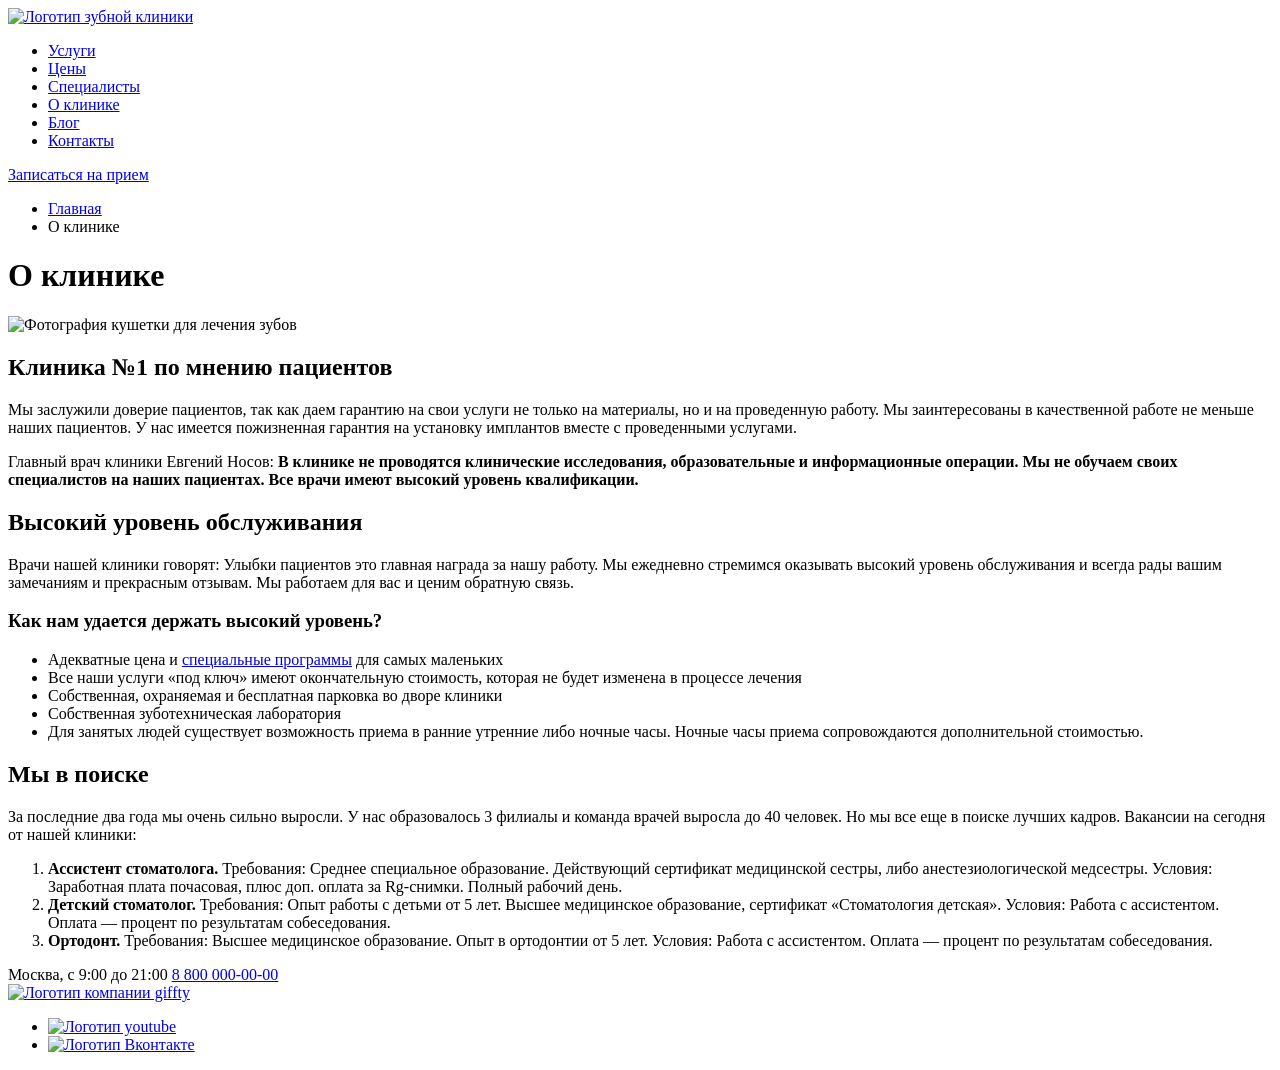
==== index.html @ 46ddc6f0 "first commit" ====
<!DOCTYPE html>
<html lang="ru">

<head>
  <meta charset="UTF-8">
  <meta name="viewport" content="width=device-width, initial-scale=1.0">
  <meta http-equiv="X-UA-Compatible" content="ie=edge">
  <link rel="preconnect" href="https://fonts.googleapis.com">
  <link rel="preconnect" href="https://fonts.gstatic.com" crossorigin>
  <link href="https://fonts.googleapis.com/css2?family=Nunito+Sans:opsz,wght@6..12,400;6..12,500;6..12,600;6..12,700&display=swap" rel="stylesheet">
  <title>О Клинике - healthyTeeeeth</title>
</head>

<body>
  <header class="header">
    <div class="container">
      <div class="header__content">
        <a class="header__logo-link" href="index.html">
          <img class="header__logo" src="https://svgshare.com/i/yws.svg" height="60" width="120" alt="Логотип зубной клиники">
        </a>
        <nav class="header__nav">
          <ul class="header__list">
            <li class="header__item">
              <a class="header__link" href="#">Услуги</a>
            </li>
            <li class="header__item">
              <a class="header__link" href="#">Цены</a>
            </li>
            <li class="header__item">
              <a class="header__link" href="#">Специалисты</a>
            </li>
            <li class="header__item">
              <a class="header__link" href="#">О клинике</a>
            </li>
            <li class="header__item">
              <a class="header__link" href="#">Блог</a>
            </li>
            <li class="header__item">
              <a class="header__link" href="#">Контакты</a>
            </li>
          </ul>
        </nav>
        <a href="#" class="header__signup">Записаться на прием</a>
      </div>
    </div>
  </header>
  <main>
    <div class="breadcrumbs">
      <div class="container">
        <ul class="breadcrumbs__list">
          <li class="breadcrumbs__item">
            <a class="breadcrumbs__link" href="#">Главная</a>
          </li>
          <li class="breadcrumbs__item">
            <span class="breadcrumbs__link">О клинике</span>
          </li>
        </ul>
      </div>
    </div>
    <div class="container">
      <div class="text-block">
        <h1>О клинике</h1>
        <img src="https://lychee.skillbox.cc/uploads/original/60/b3/a72de70d9e1e7f400e7c96895a93.png" height="420" width="1020" alt="Фотография кушетки для лечения зубов">
        <h2>Клиника №1 по мнению пациентов</h2>
        <p>Мы&nbsp;заслужили доверие пациентов, так как даем гарантию на&nbsp;свои услуги не&nbsp;только на&nbsp;материалы, но&nbsp;и&nbsp;на&nbsp;проведенную работу. Мы&nbsp;заинтересованы в&nbsp;качественной работе не&nbsp;меньше наших пациентов. У&nbsp;нас имеется пожизненная гарантия на&nbsp;установку имплантов вместе с&nbsp;проведенными услугами.</p>
        <p>Главный врач клиники Евгений Носов: <b>В&nbsp;клинике не&nbsp;проводятся клинические исследования, образовательные и&nbsp;информационные операции. Мы&nbsp;не&nbsp;обучаем своих специалистов на&nbsp;наших пациентах. Все врачи имеют высокий уровень квалификации.</b></p>
        <h2>Высокий уровень обслуживания</h2>
        <p>Врачи нашей клиники говорят: Улыбки пациентов это главная награда за&nbsp;нашу работу. Мы&nbsp;ежедневно стремимся оказывать высокий уровень обслуживания и&nbsp;всегда рады вашим замечаниям и&nbsp;прекрасным отзывам. Мы&nbsp;работаем для вас и&nbsp;ценим обратную связь.</p>
        <h3>Как нам удается держать высокий уровень?</h3>
        <ul>
          <li>Адекватные цена и&nbsp;<a href="#">специальные программы</a> для самых маленьких</li>
          <li>Все наши услуги &laquo;под ключ&raquo; имеют окончательную стоимость, которая не&nbsp;будет изменена в&nbsp;процессе лечения</li>
          <li>Собственная, охраняемая и&nbsp;бесплатная парковка во&nbsp;дворе клиники</li>
          <li>Собственная зуботехническая лаборатория</li>
          <li>Для занятых людей существует возможность приема в&nbsp;ранние утренние либо ночные часы. Ночные часы приема сопровождаются дополнительной стоимостью.</li>
        </ul>
        <h2>Мы в поиске</h2>
        <p>За&nbsp;последние два года мы&nbsp;очень сильно выросли. У&nbsp;нас образовалось 3&nbsp;филиалы и&nbsp;команда врачей выросла до&nbsp;40&nbsp;человек. Но&nbsp;мы&nbsp;все еще в&nbsp;поиске лучших кадров. Вакансии на&nbsp;сегодня от&nbsp;нашей клиники:</p>
        <ol>
          <li><b>Ассистент стоматолога.</b> Требования: Среднее специальное образование. Действующий сертификат медицинской сестры, либо анестезиологической медсестры. Условия: Заработная плата почасовая, плюс доп. оплата за&nbsp;Rg-снимки. Полный рабочий день.</li>
          <li><b>Детский стоматолог.</b> Требования: Опыт работы с&nbsp;детьми от&nbsp;5&nbsp;лет. Высшее медицинское образование, сертификат &laquo;Стоматология детская&raquo;. Условия: Работа с&nbsp;ассистентом. Оплата&nbsp;&mdash; процент по&nbsp;результатам собеседования.</li>
          <li><b>Ортодонт.</b> Требования: Высшее медицинское образование. Опыт в&nbsp;ортодонтии от&nbsp;5&nbsp;лет. Условия: Работа с&nbsp;ассистентом. Оплата&nbsp;&mdash; процент по&nbsp;результатам собеседования.</li>
        </ol>
      </div>
    </div>
  </main>
  <footer class="footer">
    <div class="container">
      <div class="footer__content">
        <div class="footer__contact">
          <span class="footer__contact-name">Москва, с 9:00 до 21:00</span>
          <a class="footer__contact-phone" href="tel:88000000000">8 800 000-00-00</a>
        </div>
        <div class="footer__inner">
          <a class="footer__logo-link" href="index.html">
            <img class="footer__logo" src="https://svgshare.com/i/yzy.svg" height="60" width="120" alt="Логотип компании giffty">
          </a>
        </div>
        <ul class="footer__social">
          <li class="footer__social-item">
            <a class="footer__social-link" href="#" aria-label="Ссылка на YouTube">
              <img class="footer__social-icon" src="https://svgshare.com/i/z0Q.svg" height="20" width="20" alt="Логотип youtube">
            </a>
          </li>
          <li class="footer__social-item">
            <a class="footer__social-link" href="#" aria-label="Ссылка на Вконтакте">
              <img class="footer__social-icon" src="https://svgshare.com/i/z0H.svg" height="20" width="20" alt="Логотип Вконтакте">
            </a>
          </li>
        </ul>
      </div>
    </div>
  </footer>
</body>

</html>
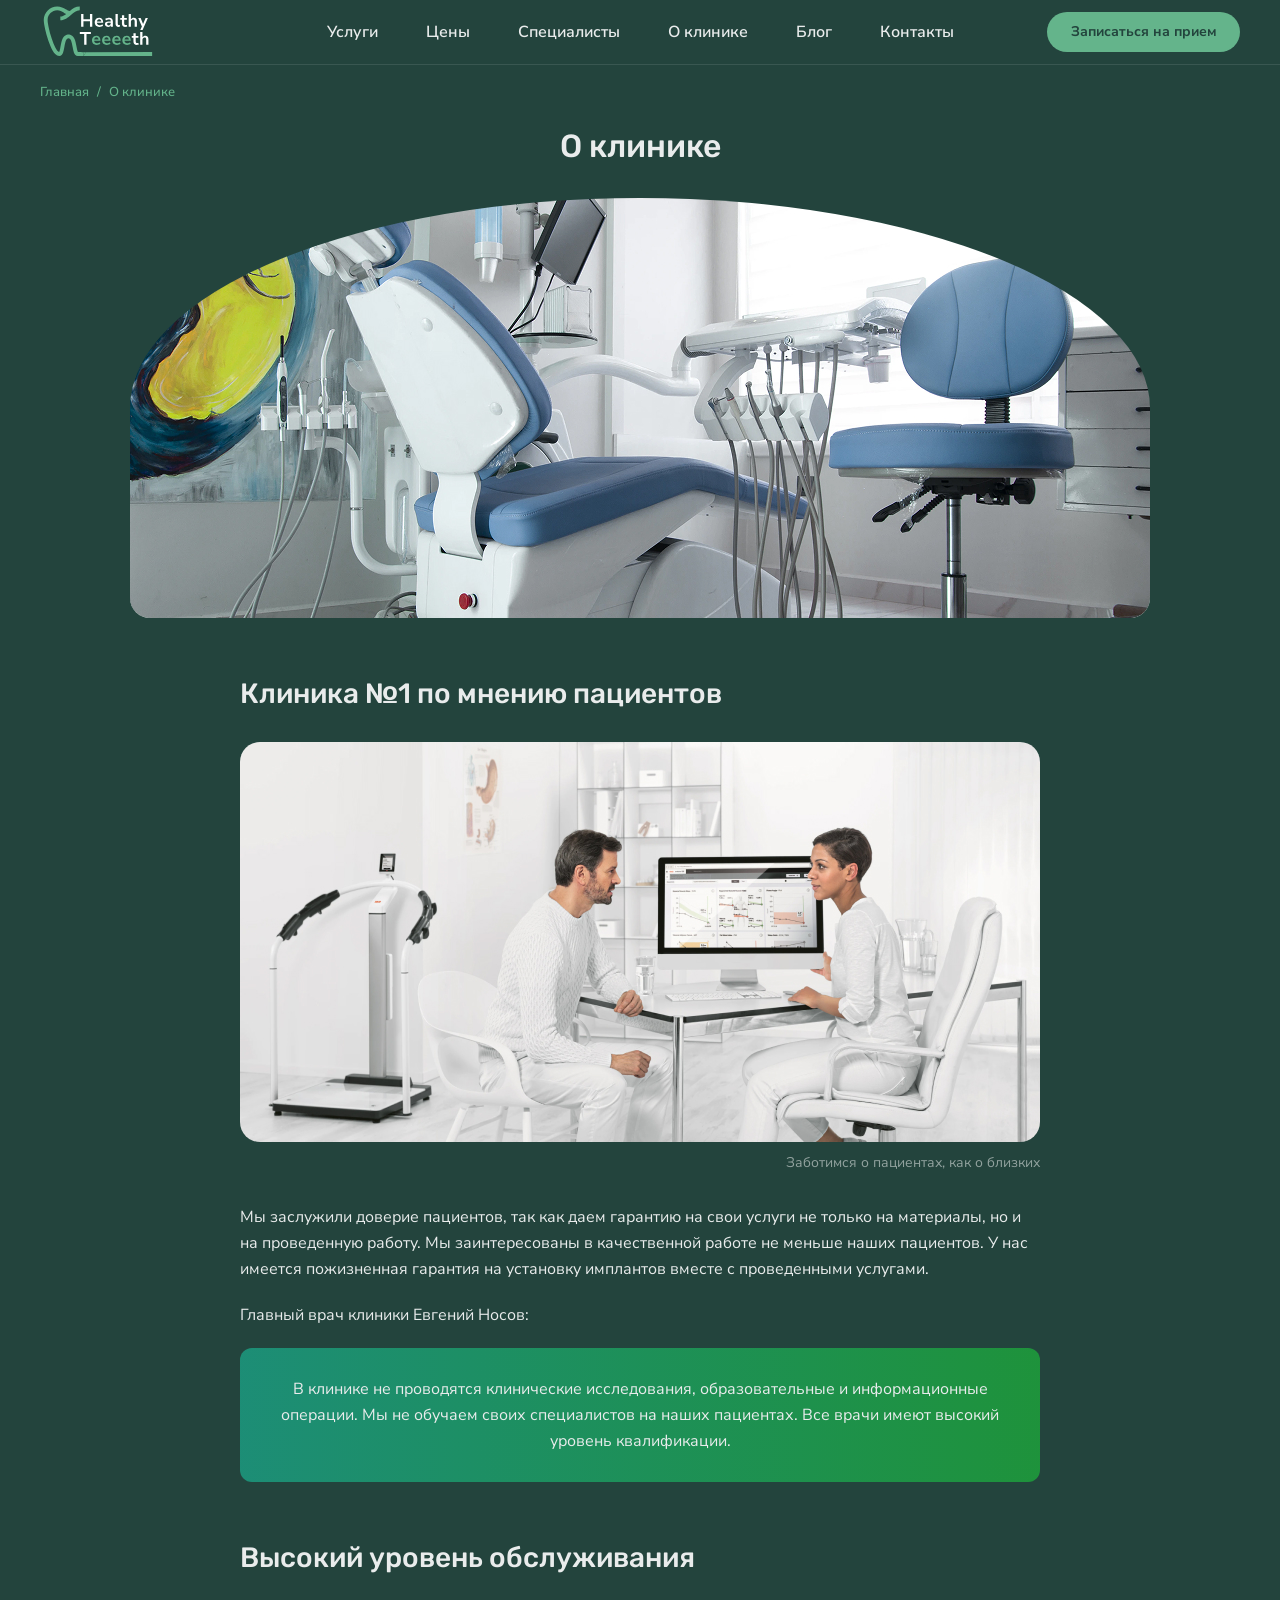
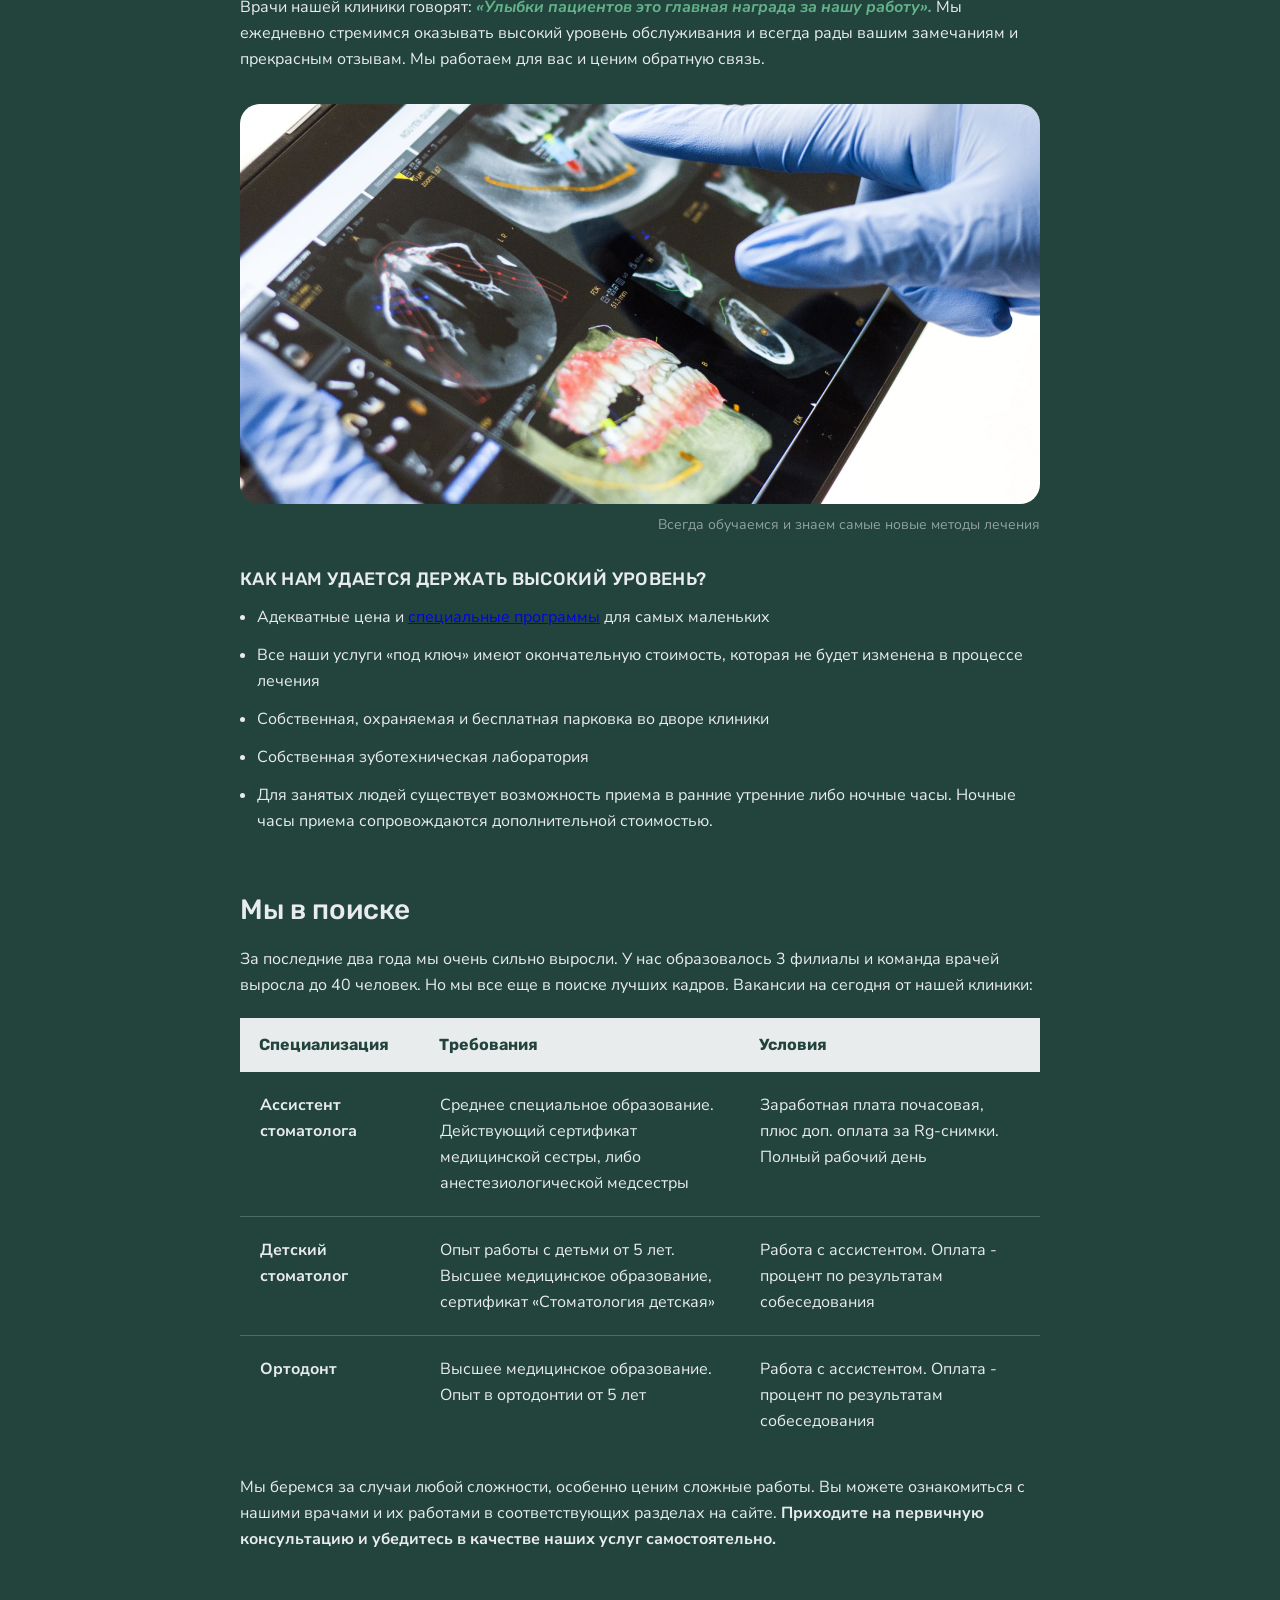
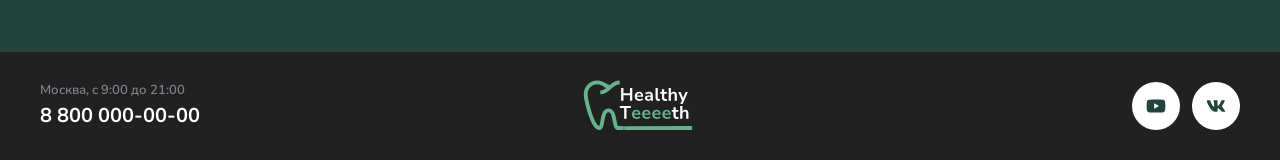
==== commit 197c1844: "change to scss and improvement" ====
--- a/index.html
+++ b/index.html
@@ -7,7 +7,10 @@
   <meta http-equiv="X-UA-Compatible" content="ie=edge">
   <link rel="preconnect" href="https://fonts.googleapis.com">
   <link rel="preconnect" href="https://fonts.gstatic.com" crossorigin>
-  <link href="https://fonts.googleapis.com/css2?family=Nunito+Sans:opsz,wght@6..12,400;6..12,500;6..12,600;6..12,700&display=swap" rel="stylesheet">
+  <link
+    href="https://fonts.googleapis.com/css2?family=Nunito+Sans:opsz,wght@6..12,400;6..12,500;6..12,600;6..12,700&family=Rubik:ital,wght@0,300..900;1,300..900&display=swap"
+    rel="stylesheet">
+  <link rel="stylesheet" href="style.css">
   <title>О Клинике - healthyTeeeeth</title>
 </head>
 
@@ -16,7 +19,9 @@
     <div class="container">
       <div class="header__content">
         <a class="header__logo-link" href="index.html">
-          <img class="header__logo" src="https://svgshare.com/i/yws.svg" height="60" width="120" alt="Логотип зубной клиники">
+          <svg class="header__logo" width="120" height="60" aria-hidden="true">
+            <use href="images/sprite.svg#logo"></use>
+          </svg>
         </a>
         <nav class="header__nav">
           <ul class="header__list">
@@ -59,28 +64,100 @@
     </div>
     <div class="container">
       <div class="text-block">
-        <h1>О клинике</h1>
-        <img src="https://lychee.skillbox.cc/uploads/original/60/b3/a72de70d9e1e7f400e7c96895a93.png" height="420" width="1020" alt="Фотография кушетки для лечения зубов">
-        <h2>Клиника №1 по мнению пациентов</h2>
-        <p>Мы&nbsp;заслужили доверие пациентов, так как даем гарантию на&nbsp;свои услуги не&nbsp;только на&nbsp;материалы, но&nbsp;и&nbsp;на&nbsp;проведенную работу. Мы&nbsp;заинтересованы в&nbsp;качественной работе не&nbsp;меньше наших пациентов. У&nbsp;нас имеется пожизненная гарантия на&nbsp;установку имплантов вместе с&nbsp;проведенными услугами.</p>
-        <p>Главный врач клиники Евгений Носов: <b>В&nbsp;клинике не&nbsp;проводятся клинические исследования, образовательные и&nbsp;информационные операции. Мы&nbsp;не&nbsp;обучаем своих специалистов на&nbsp;наших пациентах. Все врачи имеют высокий уровень квалификации.</b></p>
-        <h2>Высокий уровень обслуживания</h2>
-        <p>Врачи нашей клиники говорят: Улыбки пациентов это главная награда за&nbsp;нашу работу. Мы&nbsp;ежедневно стремимся оказывать высокий уровень обслуживания и&nbsp;всегда рады вашим замечаниям и&nbsp;прекрасным отзывам. Мы&nbsp;работаем для вас и&nbsp;ценим обратную связь.</p>
-        <h3>Как нам удается держать высокий уровень?</h3>
-        <ul>
-          <li>Адекватные цена и&nbsp;<a href="#">специальные программы</a> для самых маленьких</li>
-          <li>Все наши услуги &laquo;под ключ&raquo; имеют окончательную стоимость, которая не&nbsp;будет изменена в&nbsp;процессе лечения</li>
-          <li>Собственная, охраняемая и&nbsp;бесплатная парковка во&nbsp;дворе клиники</li>
-          <li>Собственная зуботехническая лаборатория</li>
-          <li>Для занятых людей существует возможность приема в&nbsp;ранние утренние либо ночные часы. Ночные часы приема сопровождаются дополнительной стоимостью.</li>
+        <h1 class="text-block__title">О клинике</h1>
+        <img class="text-block__image text-block__image--main" src="images/office.jpg" height="420" width="1020"
+          alt="Фотография кушетки для лечения зубов">
+
+        <h2 class="text-block__subtitle">Клиника №1 по мнению пациентов</h2>
+
+        <figure class="text-block__figure">
+          <img class="text-block__image" src="images/client-service.jpg" height="400" width="800"
+            alt="Консультация пациента">
+          <figcaption class="text-block__caption">Заботимся о пациентах, как о близких</figcaption>
+        </figure>
+
+        <p class="text-block__text">Мы заслужили доверие пациентов, так как даем гарантию на свои услуги не только на
+          материалы, но и на
+          проведенную работу. Мы заинтересованы в качественной работе не меньше наших пациентов. У нас имеется
+          пожизненная гарантия на установку имплантов вместе с проведенными услугами.</p>
+
+        <p class="text-block__text">Главный врач клиники Евгений Носов:</p>
+
+        <div class="text-block__quote">
+          <p class="text-block__text">В клинике не проводятся клинические исследования, образовательные и информационные
+            операции. Мы не обучаем
+            своих специалистов на наших пациентах. Все врачи имеют высокий уровень квалификации.</p>
+        </div>
+
+        <h2 class="text-block__subtitle">Высокий уровень обслуживания</h2>
+
+        <p class="text-block__text">Врачи нашей клиники говорят: <span class="text-block__highlight">«Улыбки пациентов
+            это главная награда за
+            нашу работу».</span> Мы ежедневно стремимся оказывать высокий уровень обслуживания и всегда рады вашим
+          замечаниям и прекрасным отзывам. Мы работаем для вас и ценим обратную связь.</p>
+
+        <figure class="text-block__figure">
+          <img class="text-block__image" src="images/research.jpg" height="400" width="800"
+            alt="Исследования и диагностика">
+          <figcaption class="text-block__caption">Всегда обучаемся и знаем самые новые методы лечения</figcaption>
+        </figure>
+
+        <h3 class="text-block__subtitle text-block__subtitle--small">КАК НАМ УДАЕТСЯ ДЕРЖАТЬ ВЫСОКИЙ УРОВЕНЬ?</h3>
+
+        <ul class="text-block__list">
+          <li class="text-block__item">Адекватные цена и <a href="#">специальные программы</a> для самых маленьких</li>
+          <li class="text-block__item">Все наши услуги «под ключ» имеют окончательную стоимость, которая не будет
+            изменена в процессе лечения
+          </li>
+          <li class="text-block__item">Собственная, охраняемая и бесплатная парковка во дворе клиники</li>
+          <li class="text-block__item">Собственная зуботехническая лаборатория</li>
+          <li class="text-block__item">Для занятых людей существует возможность приема в ранние утренние либо ночные
+            часы. Ночные часы приема
+            сопровождаются дополнительной стоимостью.</li>
         </ul>
-        <h2>Мы в поиске</h2>
-        <p>За&nbsp;последние два года мы&nbsp;очень сильно выросли. У&nbsp;нас образовалось 3&nbsp;филиалы и&nbsp;команда врачей выросла до&nbsp;40&nbsp;человек. Но&nbsp;мы&nbsp;все еще в&nbsp;поиске лучших кадров. Вакансии на&nbsp;сегодня от&nbsp;нашей клиники:</p>
-        <ol>
-          <li><b>Ассистент стоматолога.</b> Требования: Среднее специальное образование. Действующий сертификат медицинской сестры, либо анестезиологической медсестры. Условия: Заработная плата почасовая, плюс доп. оплата за&nbsp;Rg-снимки. Полный рабочий день.</li>
-          <li><b>Детский стоматолог.</b> Требования: Опыт работы с&nbsp;детьми от&nbsp;5&nbsp;лет. Высшее медицинское образование, сертификат &laquo;Стоматология детская&raquo;. Условия: Работа с&nbsp;ассистентом. Оплата&nbsp;&mdash; процент по&nbsp;результатам собеседования.</li>
-          <li><b>Ортодонт.</b> Требования: Высшее медицинское образование. Опыт в&nbsp;ортодонтии от&nbsp;5&nbsp;лет. Условия: Работа с&nbsp;ассистентом. Оплата&nbsp;&mdash; процент по&nbsp;результатам собеседования.</li>
-        </ol>
+
+        <h2 class="text-block__subtitle">Мы в поиске</h2>
+
+        <p class="text-block__text">За последние два года мы очень сильно выросли. У нас образовалось 3 филиалы и
+          команда врачей выросла до 40
+          человек. Но мы все еще в поиске лучших кадров. Вакансии на сегодня от нашей клиники:</p>
+
+        <table class="text-block__table">
+          <thead>
+            <tr class="text-block__table-row">
+              <th class="text-block__table-header">Специализация</th>
+              <th class="text-block__table-header">Требования</th>
+              <th class="text-block__table-header">Условия</th>
+            </tr>
+          </thead>
+          <tbody>
+            <tr class="text-block__table-row">
+              <td class="text-block__table-cell"><b>Ассистент стоматолога</b></td>
+              <td class="text-block__table-cell">Среднее специальное образование. Действующий сертификат медицинской
+                сестры, либо анестезиологической медсестры</td>
+              <td class="text-block__table-cell">Заработная плата почасовая, плюс доп. оплата за Rg-снимки. Полный
+                рабочий день</td>
+            </tr>
+            <tr class="text-block__table-row">
+              <td class="text-block__table-cell"><b>Детский стоматолог</b></td>
+              <td class="text-block__table-cell">Опыт работы с детьми от 5 лет. Высшее медицинское образование,
+                сертификат «Стоматология детская»</td>
+              <td class="text-block__table-cell">Работа с ассистентом. Оплата - процент по результатам собеседования
+              </td>
+            </tr>
+            <tr class="text-block__table-row">
+              <td class="text-block__table-cell"><b>Ортодонт</b></td>
+              <td class="text-block__table-cell">Высшее медицинское образование. Опыт в ортодонтии от 5 лет</td>
+              <td class="text-block__table-cell">Работа с ассистентом. Оплата - процент по результатам собеседования
+              </td>
+            </tr>
+          </tbody>
+        </table>
+
+        <p class="text-block__text">Мы беремся за случаи любой сложности, особенно ценим сложные работы. Вы можете
+          ознакомиться с нашими врачами
+          и их работами в соответствующих разделах на сайте. <b>Приходите на первичную консультацию и убедитесь в
+            качестве наших услуг самостоятельно.</b></p>
       </div>
     </div>
   </main>
@@ -93,18 +170,24 @@
         </div>
         <div class="footer__inner">
           <a class="footer__logo-link" href="index.html">
-            <img class="footer__logo" src="https://svgshare.com/i/yzy.svg" height="60" width="120" alt="Логотип компании giffty">
+            <svg class="footer__logo" width="120" height="60" aria-hidden="true">
+              <use href="images/sprite.svg#logo"></use>
+            </svg>
           </a>
         </div>
         <ul class="footer__social">
           <li class="footer__social-item">
             <a class="footer__social-link" href="#" aria-label="Ссылка на YouTube">
-              <img class="footer__social-icon" src="https://svgshare.com/i/z0Q.svg" height="20" width="20" alt="Логотип youtube">
+              <svg width="20" height="20" aria-hidden="true">
+                <use href="images/sprite.svg#youtube-logo"></use>
+              </svg>
             </a>
           </li>
           <li class="footer__social-item">
             <a class="footer__social-link" href="#" aria-label="Ссылка на Вконтакте">
-              <img class="footer__social-icon" src="https://svgshare.com/i/z0H.svg" height="20" width="20" alt="Логотип Вконтакте">
+              <svg width="20" height="20" aria-hidden="true">
+                <use href="images/sprite.svg#vk-logo"></use>
+              </svg>
             </a>
           </li>
         </ul>
@@ -113,4 +196,4 @@
   </footer>
 </body>
 
-</html>
+</html>
--- a/style.css
+++ b/style.css
@@ -0,0 +1,328 @@
+* {
+  box-sizing: border-box;
+}
+
+body {
+  background-color: #23443d;
+  margin: 0;
+  min-width: 1260px;
+  padding: 0;
+}
+
+img {
+  display: block;
+  height: auto;
+  max-width: 100%;
+  object-fit: cover;
+}
+
+body {
+  font-family: "Rubik", sans-serif, "Nunito Sans", sans-serif, "Arial", sans-serif;
+  font-weight: 400;
+  color: #e9ecec;
+}
+
+.container {
+  width: 100%;
+  max-width: 1280px;
+  margin: 0 auto;
+  padding: 0 40px;
+}
+
+.header {
+  font-family: "Nunito Sans", sans-serif;
+  background-color: #23443d;
+  padding: 2px 0;
+  border-bottom: 1px solid rgba(255, 255, 255, 0.1);
+}
+.header__content {
+  align-items: center;
+  display: grid;
+  grid-template-columns: 193px 1fr 193px;
+}
+.header__logo-link {
+  display: flex;
+}
+.header__logo {
+  height: 60px;
+  width: 120px;
+}
+.header__list {
+  display: flex;
+  justify-content: center;
+  list-style: none;
+  margin: 0;
+  padding: 0 15px;
+}
+.header__item:not(:last-child) {
+  margin: 0 48px 0 0;
+}
+.header__link {
+  color: #e9ecec;
+  display: flex;
+  font-size: 16px;
+  line-height: 24px;
+  font-weight: 600;
+  text-decoration: none;
+}
+.header__signup {
+  color: #23443d;
+  background-color: #64b48b;
+  border-radius: 60px;
+  padding: 12px;
+  text-align: center;
+  font-size: 14px;
+  line-height: 16px;
+  font-weight: 700;
+  text-decoration: none;
+}
+
+.breadcrumbs {
+  font-family: "Nunito Sans", sans-serif;
+  padding: 15px 0 0;
+  margin: 0 0 24px 0;
+}
+.breadcrumbs__list {
+  margin: 0;
+  padding: 0;
+  list-style: none;
+  display: flex;
+  align-items: center;
+}
+.breadcrumbs__item:not(:last-child) {
+  margin: 0 20px 0 0;
+}
+.breadcrumbs__link {
+  font-size: 13px;
+  line-height: 16px;
+  color: #64b48b;
+  font-weight: 500;
+  position: relative;
+  text-decoration: none;
+}
+.breadcrumbs__link:not(span) {
+  color: #64b48b;
+}
+.breadcrumbs__link:not(span)::after {
+  content: "/";
+  color: #64b48b;
+  position: absolute;
+  top: 50%;
+  transform: translateY(-50%);
+  right: -12px;
+}
+
+.text-block {
+  padding: 0 0 80px;
+  color: #e9ecec;
+}
+.text-block__title {
+  font-family: "Rubik", sans-serif;
+  font-weight: 500;
+  font-size: 32px;
+  line-height: 40px;
+  text-align: center;
+  margin: 0 auto 32px;
+  max-width: 1020px;
+}
+.text-block__subtitle {
+  font-family: "Rubik", sans-serif;
+  font-weight: 500;
+  font-size: 28px;
+  line-height: 32px;
+  margin: 60px auto 20px;
+  max-width: 800px;
+}
+.text-block__subtitle--small {
+  font-size: 18px;
+  line-height: 26px;
+  letter-spacing: 0.02em;
+  text-transform: uppercase;
+  margin: 32px auto 12px;
+}
+.text-block__text {
+  font-family: "Nunito Sans", sans-serif;
+  font-weight: 400;
+  font-size: 16px;
+  line-height: 26px;
+  margin: 0 auto 20px;
+  max-width: 800px;
+}
+.text-block__link {
+  font-family: "Nunito Sans", sans-serif;
+  font-weight: 500;
+  color: #64b48b;
+  text-decoration: underline;
+}
+.text-block__list {
+  margin: 12px auto;
+  padding: 0 0 0 17px;
+  max-width: 800px;
+}
+.text-block__item {
+  font-family: "Nunito Sans", sans-serif;
+  font-weight: 400;
+  font-size: 16px;
+  line-height: 26px;
+  margin-bottom: 12px;
+}
+.text-block__item:last-child {
+  margin-bottom: 0;
+}
+.text-block__image {
+  height: 420px;
+  margin: 0 auto 60px;
+  max-width: 1020px;
+  width: 1020px;
+  border-radius: 20px;
+  object-fit: cover;
+  display: block;
+}
+.text-block__image--main {
+  border-radius: 50% 50% 20px 20px;
+  margin-bottom: 40px;
+}
+.text-block__figure {
+  margin: 32px auto 32px;
+  max-width: 800px;
+}
+.text-block__figure .text-block__image {
+  height: 400px;
+  margin: 0 0 12px;
+  max-width: 800px;
+  width: 800px;
+}
+.text-block__caption {
+  font-family: "Nunito Sans", sans-serif;
+  font-weight: 400;
+  font-size: 14px;
+  line-height: 18px;
+  text-align: right;
+  color: rgba(255, 255, 255, 0.5);
+  margin-top: 12px;
+  margin-bottom: 0;
+}
+.text-block__quote {
+  background: linear-gradient(90deg, rgba(27, 160, 132, 0.8) 0%, rgba(29, 166, 59, 0.8) 100%);
+  padding: 28px 40px;
+  border-radius: 12px;
+  margin: 0 auto 32px;
+  max-width: 800px;
+  text-align: center;
+}
+.text-block__quote .text-block__text {
+  margin: 0;
+}
+.text-block__highlight {
+  font-family: "Nunito Sans", sans-serif;
+  font-weight: 700;
+  font-style: italic;
+  font-size: 16px;
+  line-height: 26px;
+  color: #64b48b;
+}
+.text-block__table {
+  width: 100%;
+  max-width: 800px;
+  border-collapse: collapse;
+  margin: 0 auto 20px;
+  table-layout: fixed;
+}
+.text-block__table-row {
+  border-bottom: 1px solid #4b6c66;
+}
+.text-block__table-row:first-child {
+  border-bottom: 1px solid #4b6c66;
+}
+.text-block__table-row:last-child {
+  border-bottom: unset;
+}
+.text-block__table-header {
+  font-family: "Rubik", sans-serif;
+  font-weight: 700;
+  font-size: 16px;
+  line-height: 22px;
+  color: #23443d;
+  background-color: #e9ecec;
+  padding: 16px 19px;
+  text-align: left;
+}
+.text-block__table-header:first-child {
+  width: 180px;
+}
+.text-block__table-header:nth-child(2) {
+  width: 320px;
+}
+.text-block__table-header:last-child {
+  width: 300px;
+}
+.text-block__table-cell {
+  font-family: "Nunito Sans", sans-serif;
+  font-weight: 400;
+  font-size: 16px;
+  line-height: 26px;
+  padding: 20px;
+  vertical-align: top;
+}
+
+.footer {
+  background-color: #212121;
+  font-family: "Nunito Sans", sans-serif;
+}
+.footer__content {
+  align-items: center;
+  display: grid;
+  grid-template-columns: 170px 1fr 170px;
+  padding: 24px 0;
+}
+.footer__contact {
+  display: flex;
+  flex-direction: column;
+}
+.footer__contact-name {
+  color: #7e818d;
+  font-size: 13px;
+  font-weight: 600;
+  line-height: 16px;
+  margin: 0 0 4px 0;
+}
+.footer__contact-phone {
+  color: #ffffff;
+  font-size: 20px;
+  font-weight: 700;
+  line-height: 28px;
+  text-decoration: none;
+}
+.footer__inner {
+  display: flex;
+  justify-content: center;
+}
+.footer__logo-link {
+  display: flex;
+}
+.footer__logo {
+  height: 60px;
+  width: 120px;
+}
+.footer__social {
+  align-items: center;
+  display: flex;
+  flex-wrap: wrap;
+  gap: 12px;
+  justify-content: flex-end;
+  list-style: none;
+  margin: 0;
+  padding: 0;
+}
+.footer__social-link {
+  align-items: center;
+  background-color: #ffffff;
+  border-radius: 50%;
+  display: flex;
+  height: 48px;
+  justify-content: center;
+  width: 48px;
+  text-decoration: none;
+}
+
+/*# sourceMappingURL=style.css.map */
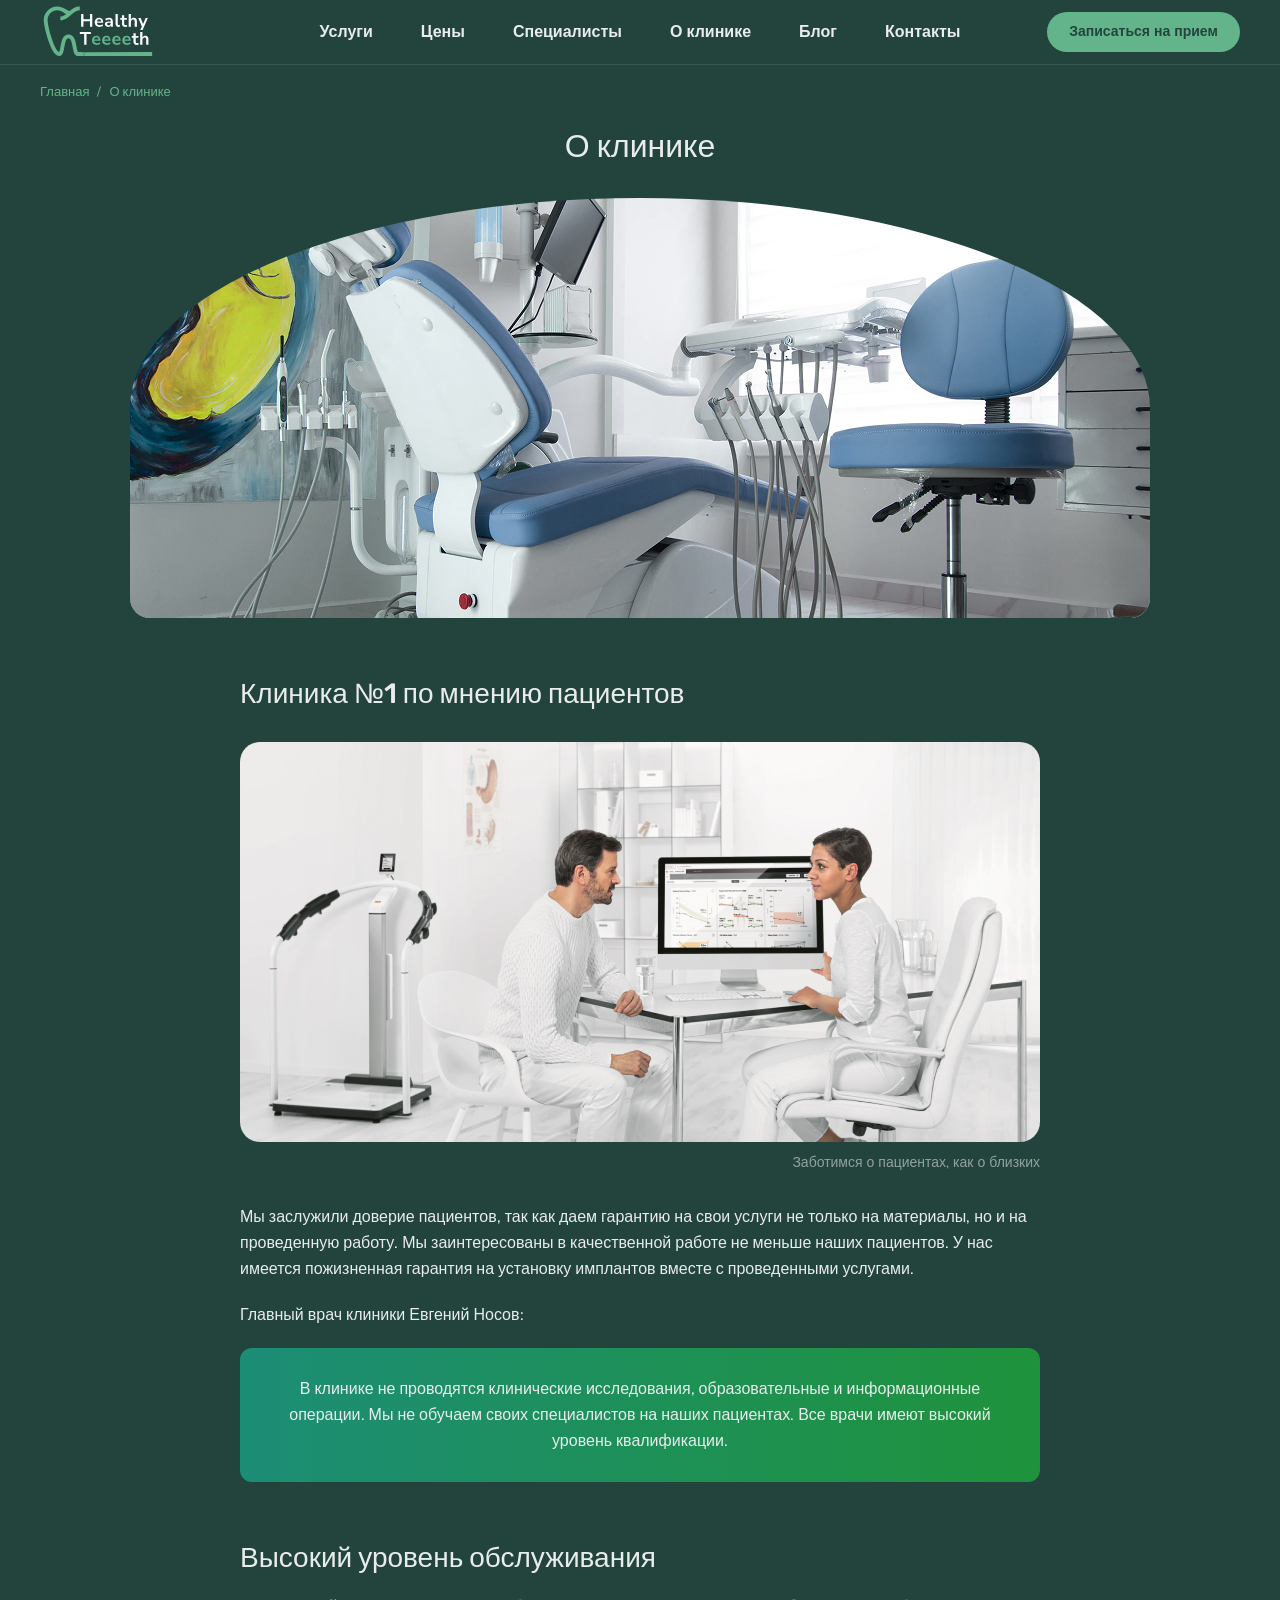
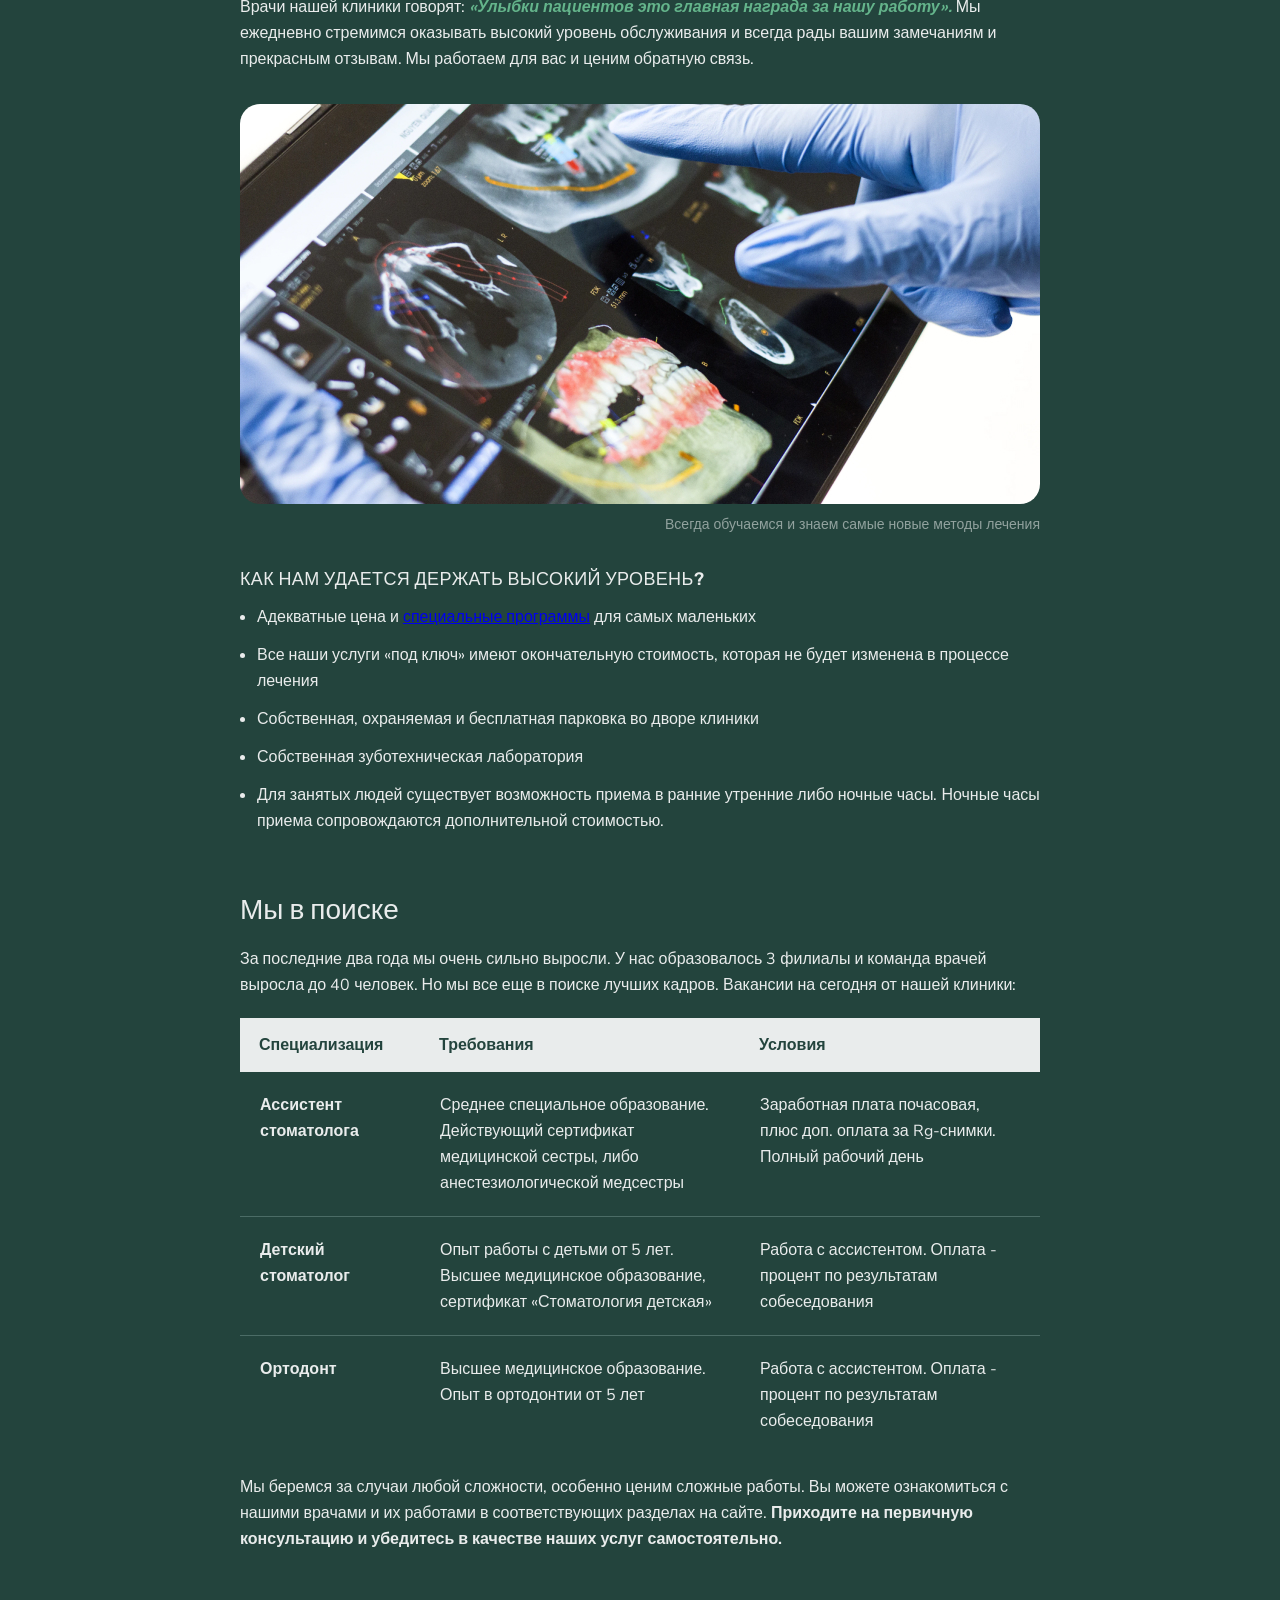
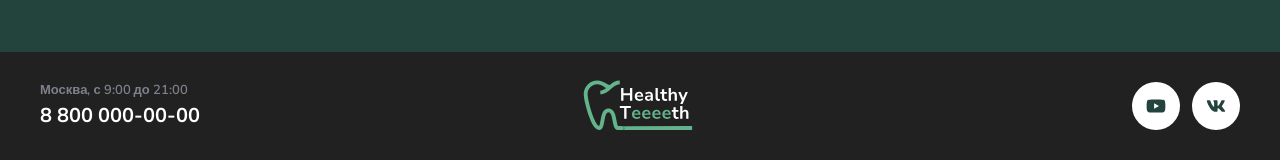
==== commit 02905a93: "local fonts" ====
--- a/index.html
+++ b/index.html
@@ -5,11 +5,6 @@
   <meta charset="UTF-8">
   <meta name="viewport" content="width=device-width, initial-scale=1.0">
   <meta http-equiv="X-UA-Compatible" content="ie=edge">
-  <link rel="preconnect" href="https://fonts.googleapis.com">
-  <link rel="preconnect" href="https://fonts.gstatic.com" crossorigin>
-  <link
-    href="https://fonts.googleapis.com/css2?family=Nunito+Sans:opsz,wght@6..12,400;6..12,500;6..12,600;6..12,700&family=Rubik:ital,wght@0,300..900;1,300..900&display=swap"
-    rel="stylesheet">
   <link rel="stylesheet" href="style.css">
   <title>О Клинике - healthyTeeeeth</title>
 </head>
--- a/style.css
+++ b/style.css
@@ -1,3 +1,65 @@
+/* =========================================
+   RUBIK
+   ========================================= */
+@font-face {
+  font-family: "Rubik";
+  font-style: normal;
+  font-weight: 400;
+  src: url("../fonts/rubik-v31-latin-regular.woff2") format("woff2");
+  font-display: swap;
+}
+@font-face {
+  font-family: "Rubik";
+  font-style: normal;
+  font-weight: 500;
+  src: url("../fonts/rubik-v31-latin-500.woff2") format("woff2");
+  font-display: swap;
+}
+@font-face {
+  font-family: "Rubik";
+  font-style: normal;
+  font-weight: 600;
+  src: url("../fonts/rubik-v31-latin-600.woff2") format("woff2");
+  font-display: swap;
+}
+@font-face {
+  font-family: "Rubik";
+  font-style: normal;
+  font-weight: 700;
+  src: url("../fonts/rubik-v31-latin-700.woff2") format("woff2");
+  font-display: swap;
+}
+/* =========================================
+   NUNITO SANS
+   ========================================= */
+@font-face {
+  font-display: swap;
+  font-family: "Nunito Sans";
+  font-style: normal;
+  font-weight: 400;
+  src: url("../fonts/nunito-sans-v19-latin-regular.woff2") format("woff2");
+}
+@font-face {
+  font-display: swap;
+  font-family: "Nunito Sans";
+  font-style: normal;
+  font-weight: 500;
+  src: url("../fonts/nunito-sans-v19-latin-500.woff2") format("woff2");
+}
+@font-face {
+  font-display: swap;
+  font-family: "Nunito Sans";
+  font-style: normal;
+  font-weight: 600;
+  src: url("../fonts/nunito-sans-v19-latin-600.woff2") format("woff2");
+}
+@font-face {
+  font-display: swap;
+  font-family: "Nunito Sans";
+  font-style: normal;
+  font-weight: 700;
+  src: url("../fonts/nunito-sans-v19-latin-700.woff2") format("woff2");
+}
 * {
   box-sizing: border-box;
 }
